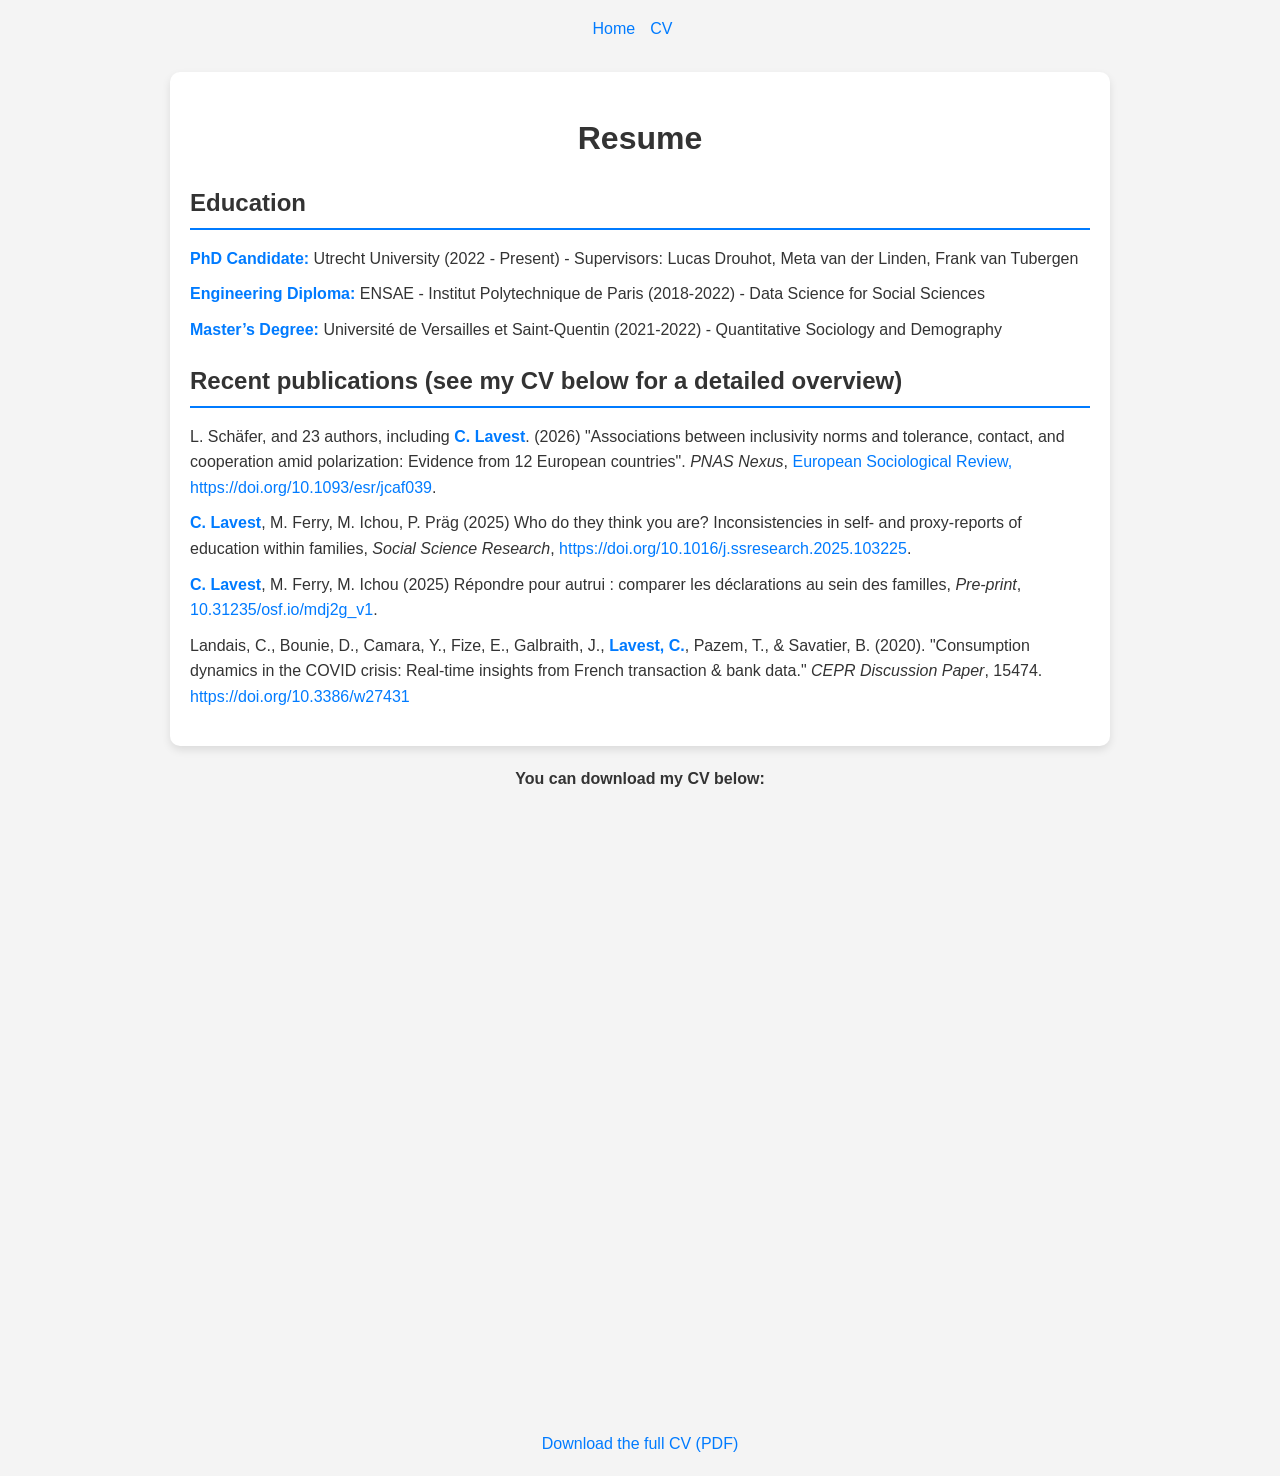
==== cv.html @ 7c75df23 "Update cv.html" ====
<!DOCTYPE html>
<html lang="en">
<head>
    <meta charset="UTF-8">
    <meta name="viewport" content="width=device-width, initial-scale=1.0">
    <title>Chloé Lavest - CV</title>
    <style>
        body {
            font-family: Arial, sans-serif;
            line-height: 1.6;
            margin: 0;
            padding: 0;
            background-color: #f4f4f4;
            color: #333;
        }
        .container {
            max-width: 900px;
            margin: 20px auto;
            background: #fff;
            padding: 20px;
            border-radius: 10px;
            box-shadow: 0 4px 8px rgba(0, 0, 0, 0.1);
        }
        h1 {
            font-size: 2em;
            text-align: center;
            margin-bottom: 20px;
        }
        h2 {
            font-size: 1.5em;
            border-bottom: 2px solid #007bff;
            padding-bottom: 5px;
            margin-bottom: 15px;
        }
        ul {
            list-style: none;
            padding: 0;
        }
        ul li {
            margin-bottom: 10px;
        }
        ul li strong {
            color: #007bff;
        }
        a {
            color: #007bff;
            text-decoration: none;
        }
        a:hover {
            text-decoration: underline;
        }
        .pdf-preview {
            margin: 20px 0;
            text-align: center;
        }
        .pdf-preview iframe {
            width: 100%;
            height: 600px;
            border: none;
        }
    </style>
</head>

<nav>
    <ul style="list-style: none; display: flex; justify-content: center; padding: 0; margin-bottom: 20px;">
        <li style="margin-right: 15px;"><a href="index.html">Home</a></li>
        <li style="margin-right: 15px;"><a href="cv.html">CV</a></li>
    </ul>
</nav>

<body>

        <div class="container">
        <h1>Resume</h1>
            <h2>Education</h2>
            
            <ul>
                <li><strong>PhD Candidate:</strong> Utrecht University (2022 - Present) - Supervisors: Lucas Drouhot, Meta van der Linden, Frank van Tubergen</li>
                <li><strong>Engineering Diploma:</strong> ENSAE - Institut Polytechnique de Paris (2018-2022) - Data Science for Social Sciences</li>
                <li><strong>Master’s Degree:</strong> Université de Versailles et Saint-Quentin (2021-2022) - Quantitative Sociology and Demography</li>
            </ul>

            <h2>Recent publications (see my CV below for a detailed overview)</h2>
            <ul>
                <li>
                    L. Schäfer, and 23 authors, including <strong>C. Lavest</strong>. (2026)
                    "Associations between inclusivity norms and tolerance, contact, and cooperation amid polarization: Evidence from 12 European countries". <em>PNAS Nexus</em>, <a href="https://doi.org/10.1093/pnasnexus/pgag087</a>.
                </li>
                                                                                                                                                                                      
               <li>
                    <strong>C. Lavest</strong>, Drouhot, L. G., Van Der Linden, M., & Van Tubergen, F. (2025). 
                    Beyond the "integration paradox": Educational attainment similarly predicts gender discrimination among women and ethnic 
                    discrimination among minorities. <em>European Sociological Review</em>, <a href="https://doi.org/10.1093/esr/jcaf039">https://doi.org/10.1093/esr/jcaf039</a>.
                </li>
                
                <li>
                    <strong>C. Lavest</strong>, M. Ferry, M. Ichou, P. Präg (2025) Who do they think you are? Inconsistencies in self- and proxy-reports of education within families, 
                    <em>Social Science Research</em>, <a href="https://doi.org/10.1016/j.ssresearch.2025.103225">https://doi.org/10.1016/j.ssresearch.2025.103225</a>.
                </li>

                <li>
                    <strong>C. Lavest</strong>, M. Ferry, M. Ichou (2025) Répondre pour autrui : comparer les déclarations au sein des familles, 
                    <em>Pre-print</em>, <a href="10.31235/osf.io/mdj2g_v1">10.31235/osf.io/mdj2g_v1</a>.
                </li>
                
                <li>
                    Landais, C., Bounie, D., Camara, Y., Fize, E., Galbraith, J., <strong>Lavest, C.</strong>, Pazem, T., & Savatier, B. (2020). 
                    "Consumption dynamics in the COVID crisis: Real-time insights from French transaction & bank data." 
                    <em>CEPR Discussion Paper</em>, 15474. 
                    <a href="https://doi.org/10.3386/w27431">https://doi.org/10.3386/w27431</a>
                </li>
            </ul>
        </div>

        <div class="pdf-preview">
            <p><strong>You can download my CV below:</strong></p>
            <iframe src="Academic_Resume_Lavest.pdf"></iframe>
            <p>
                <a href="Academic_Resume_Lavest.pdf" download>Download the full CV (PDF)</a>
            </p>
        </div>
    </div>
</body>
</html>
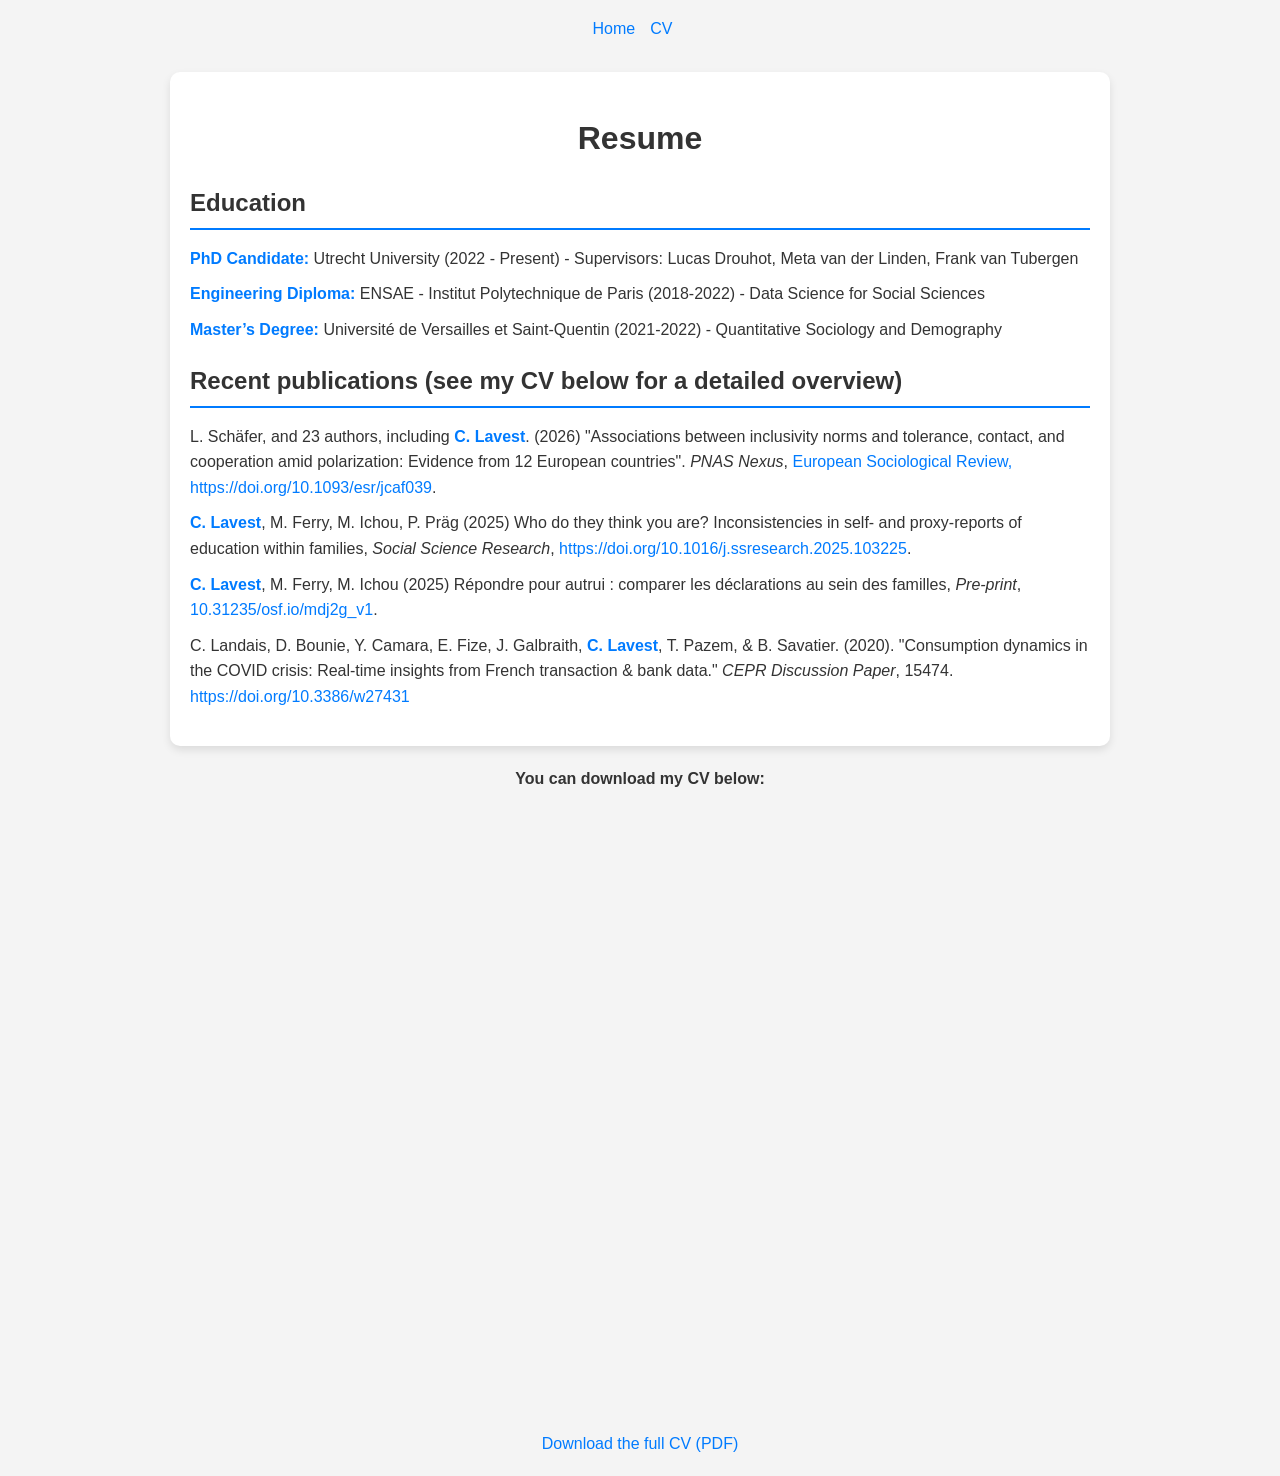
==== commit e176e098: "Update cv.html" ====
--- a/cv.html
+++ b/cv.html
@@ -104,7 +104,7 @@
                 </li>
                 
                 <li>
-                    Landais, C., Bounie, D., Camara, Y., Fize, E., Galbraith, J., <strong>Lavest, C.</strong>, Pazem, T., & Savatier, B. (2020). 
+                    C. Landais, D. Bounie, Y. Camara, E. Fize, J. Galbraith, <strong>C. Lavest</strong>, T. Pazem, & B. Savatier. (2020). 
                     "Consumption dynamics in the COVID crisis: Real-time insights from French transaction & bank data." 
                     <em>CEPR Discussion Paper</em>, 15474. 
                     <a href="https://doi.org/10.3386/w27431">https://doi.org/10.3386/w27431</a>
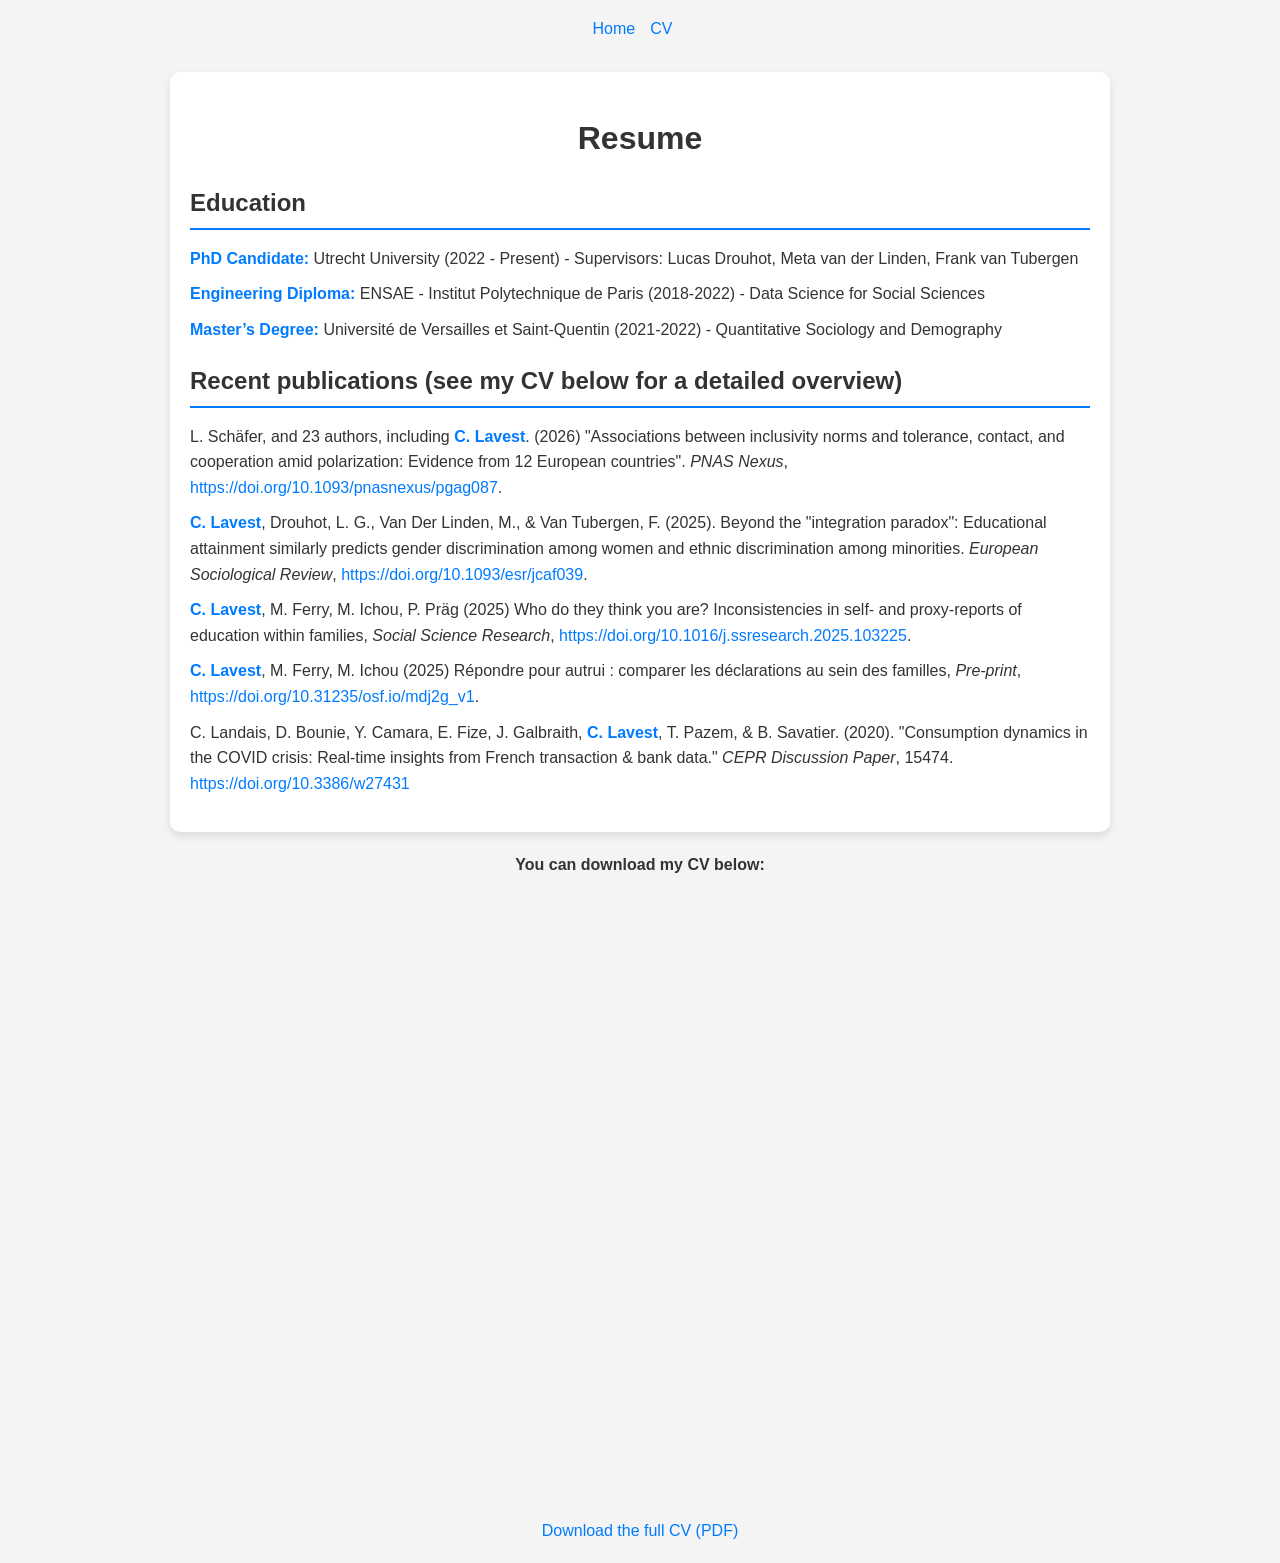
==== commit 02130c10: "Update index and cv" ====
--- a/cv.html
+++ b/cv.html
@@ -61,14 +61,14 @@
     </style>
 </head>
 
+
+<body>
 <nav>
     <ul style="list-style: none; display: flex; justify-content: center; padding: 0; margin-bottom: 20px;">
-        <li style="margin-right: 15px;"><a href="index.html">Home</a></li>
+        <li style="margin-right: 15px;"><a href="./">Home</a></li>
         <li style="margin-right: 15px;"><a href="cv.html">CV</a></li>
     </ul>
 </nav>
-
-<body>
 
         <div class="container">
         <h1>Resume</h1>
@@ -84,7 +84,7 @@
             <ul>
                 <li>
                     L. Schäfer, and 23 authors, including <strong>C. Lavest</strong>. (2026)
-                    "Associations between inclusivity norms and tolerance, contact, and cooperation amid polarization: Evidence from 12 European countries". <em>PNAS Nexus</em>, <a href="https://doi.org/10.1093/pnasnexus/pgag087</a>.
+                    "Associations between inclusivity norms and tolerance, contact, and cooperation amid polarization: Evidence from 12 European countries". <em>PNAS Nexus</em>, <a href="https://doi.org/10.1093/pnasnexus/pgag087">https://doi.org/10.1093/pnasnexus/pgag087</a>.
                 </li>
                                                                                                                                                                                       
                <li>
@@ -100,7 +100,7 @@
 
                 <li>
                     <strong>C. Lavest</strong>, M. Ferry, M. Ichou (2025) Répondre pour autrui : comparer les déclarations au sein des familles, 
-                    <em>Pre-print</em>, <a href="10.31235/osf.io/mdj2g_v1">10.31235/osf.io/mdj2g_v1</a>.
+                    <em>Pre-print</em>, <a href="https://doi.org/10.31235/osf.io/mdj2g_v1">https://doi.org/10.31235/osf.io/mdj2g_v1</a>.
                 </li>
                 
                 <li>
@@ -119,6 +119,5 @@
                 <a href="Academic_Resume_Lavest.pdf" download>Download the full CV (PDF)</a>
             </p>
         </div>
-    </div>
 </body>
 </html>
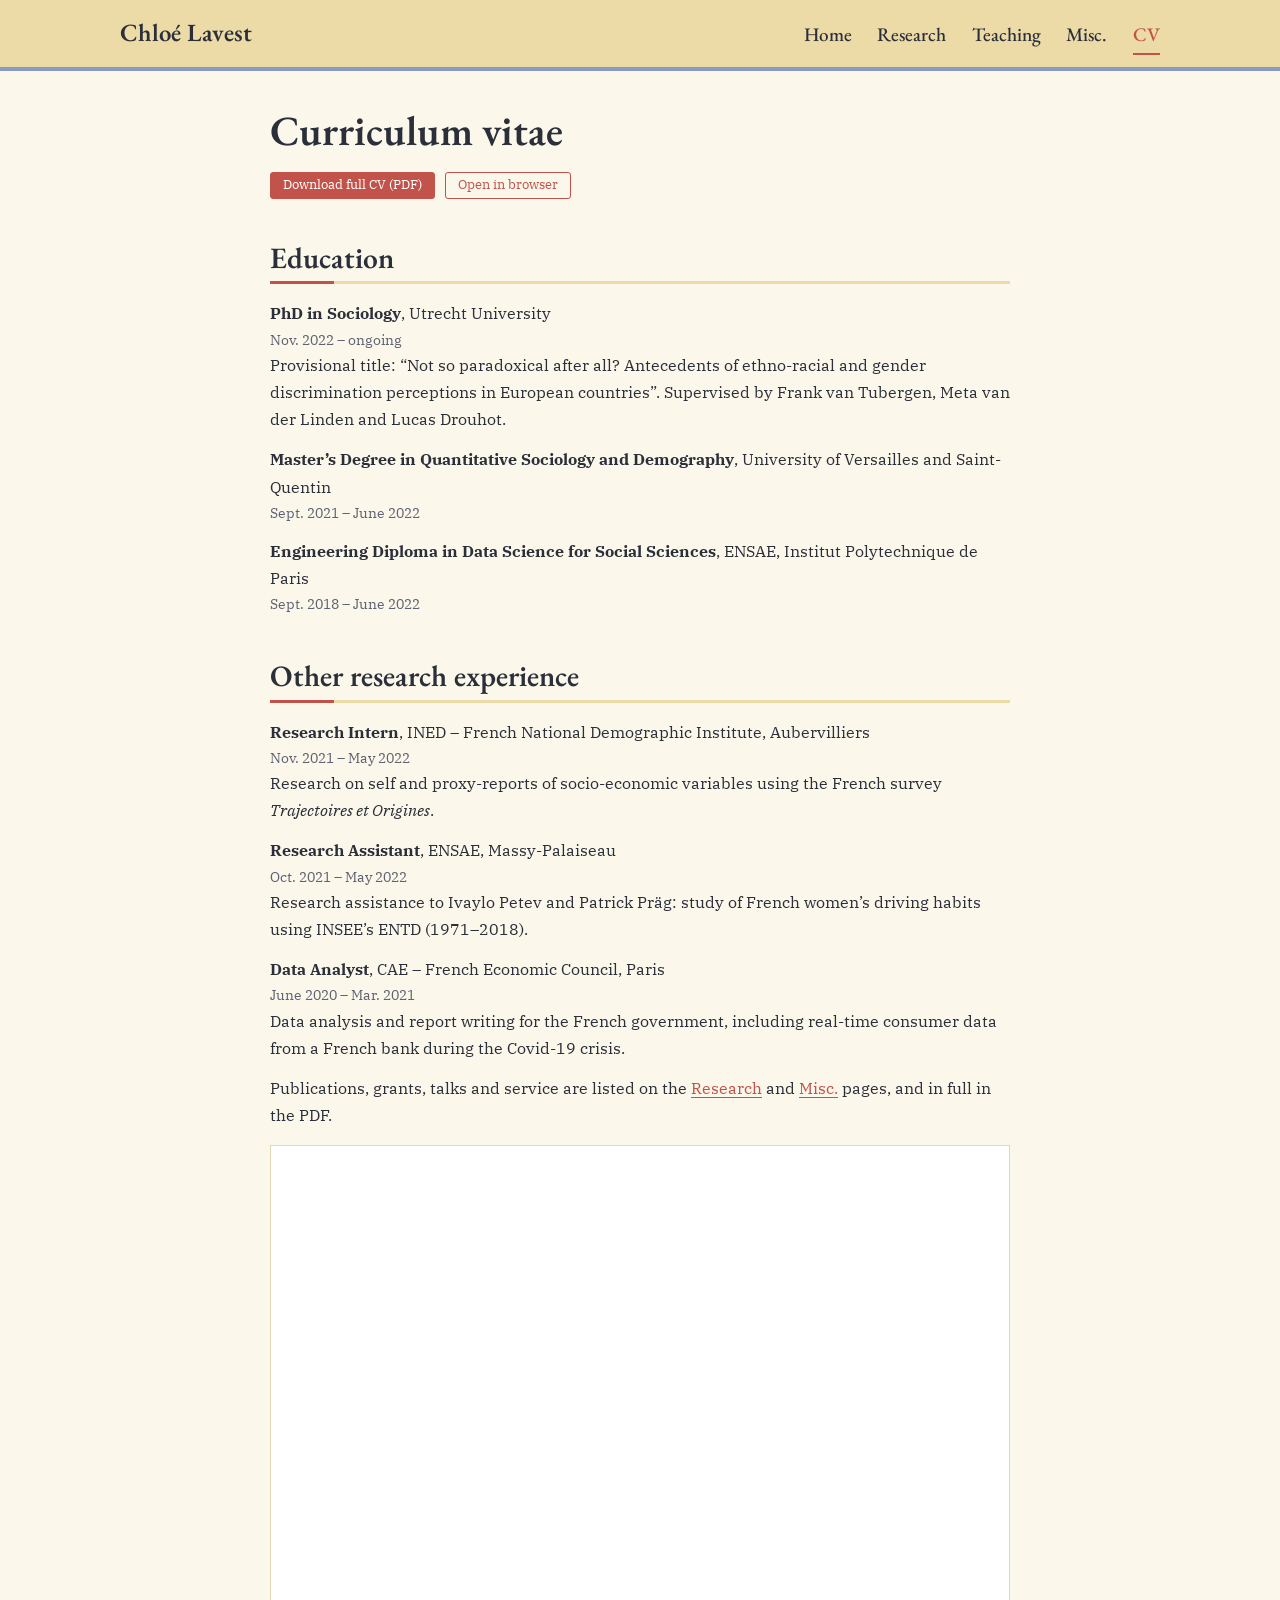
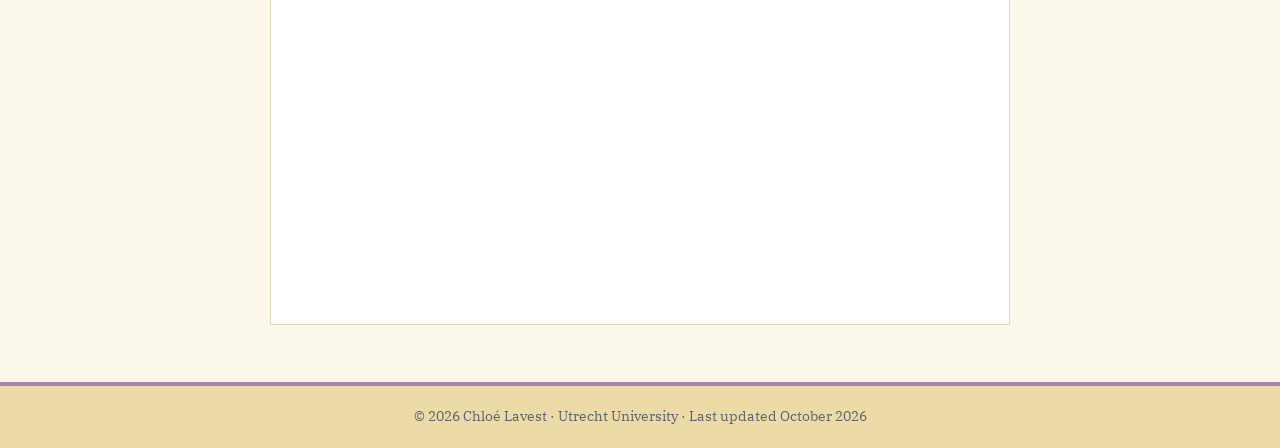
==== commit 0b792222: "Style revamping" ====
--- a/cv.html
+++ b/cv.html
@@ -1,123 +1,62 @@
 <!DOCTYPE html>
 <html lang="en">
 <head>
-    <meta charset="UTF-8">
-    <meta name="viewport" content="width=device-width, initial-scale=1.0">
-    <title>Chloé Lavest - CV</title>
-    <style>
-        body {
-            font-family: Arial, sans-serif;
-            line-height: 1.6;
-            margin: 0;
-            padding: 0;
-            background-color: #f4f4f4;
-            color: #333;
-        }
-        .container {
-            max-width: 900px;
-            margin: 20px auto;
-            background: #fff;
-            padding: 20px;
-            border-radius: 10px;
-            box-shadow: 0 4px 8px rgba(0, 0, 0, 0.1);
-        }
-        h1 {
-            font-size: 2em;
-            text-align: center;
-            margin-bottom: 20px;
-        }
-        h2 {
-            font-size: 1.5em;
-            border-bottom: 2px solid #007bff;
-            padding-bottom: 5px;
-            margin-bottom: 15px;
-        }
-        ul {
-            list-style: none;
-            padding: 0;
-        }
-        ul li {
-            margin-bottom: 10px;
-        }
-        ul li strong {
-            color: #007bff;
-        }
-        a {
-            color: #007bff;
-            text-decoration: none;
-        }
-        a:hover {
-            text-decoration: underline;
-        }
-        .pdf-preview {
-            margin: 20px 0;
-            text-align: center;
-        }
-        .pdf-preview iframe {
-            width: 100%;
-            height: 600px;
-            border: none;
-        }
-    </style>
+  <meta charset="UTF-8">
+  <meta name="viewport" content="width=device-width, initial-scale=1.0">
+  <title>CV – Chloé Lavest</title>
+  <meta name="description" content="Curriculum vitae of Chloé Lavest, PhD candidate in sociology at Utrecht University.">
+  <meta name="theme-color" content="#ECDBA7">
+  <link rel="preconnect" href="https://fonts.googleapis.com">
+  <link rel="preconnect" href="https://fonts.gstatic.com" crossorigin>
+  <link href="https://fonts.googleapis.com/css2?family=EB+Garamond:ital,wght@0,400;0,500;0,600;1,400&family=IBM+Plex+Serif:ital,wght@0,400;0,600;1,400&display=swap" rel="stylesheet">
+  <link rel="stylesheet" href="style.css">
 </head>
+<body>
+  <header class="site-header">
+    <div class="inner">
+      <a class="brand" href="./">Chloé Lavest</a>
+      <nav class="site-nav" aria-label="Main">
+      <a href="./">Home</a>
+      <a href="research.html">Research</a>
+      <a href="teaching.html">Teaching</a>
+      <a href="misc.html">Misc.</a>
+      <a href="cv.html" aria-current="page">CV</a>
+      </nav>
+    </div>
+  </header>
 
+  <main class="narrow">
+    <h1>Curriculum vitae</h1>
+    <div class="cv-actions">
+      <a class="btn solid" href="Academic_Resume_Lavest.pdf" download>Download full CV (PDF)</a>
+      <a class="btn" href="Academic_Resume_Lavest.pdf">Open in browser</a>
+    </div>
 
-<body>
-<nav>
-    <ul style="list-style: none; display: flex; justify-content: center; padding: 0; margin-bottom: 20px;">
-        <li style="margin-right: 15px;"><a href="./">Home</a></li>
-        <li style="margin-right: 15px;"><a href="cv.html">CV</a></li>
+    <h2>Education</h2>
+    <ul class="plain">
+      <li><strong>PhD in Sociology</strong>, Utrecht University<span class="when">Nov. 2022 – ongoing</span>
+        Provisional title: “Not so paradoxical after all? Antecedents of ethno-racial and gender discrimination perceptions in European countries”. Supervised by Frank van Tubergen, Meta van der Linden and Lucas Drouhot.</li>
+      <li><strong>Master’s Degree in Quantitative Sociology and Demography</strong>, University of Versailles and Saint-Quentin<span class="when">Sept. 2021 – June 2022</span></li>
+      <li><strong>Engineering Diploma in Data Science for Social Sciences</strong>, ENSAE, Institut Polytechnique de Paris<span class="when">Sept. 2018 – June 2022</span></li>
     </ul>
-</nav>
 
-        <div class="container">
-        <h1>Resume</h1>
-            <h2>Education</h2>
-            
-            <ul>
-                <li><strong>PhD Candidate:</strong> Utrecht University (2022 - Present) - Supervisors: Lucas Drouhot, Meta van der Linden, Frank van Tubergen</li>
-                <li><strong>Engineering Diploma:</strong> ENSAE - Institut Polytechnique de Paris (2018-2022) - Data Science for Social Sciences</li>
-                <li><strong>Master’s Degree:</strong> Université de Versailles et Saint-Quentin (2021-2022) - Quantitative Sociology and Demography</li>
-            </ul>
+    <h2>Other research experience</h2>
+    <ul class="plain">
+      <li><strong>Research Intern</strong>, INED – French National Demographic Institute, Aubervilliers<span class="when">Nov. 2021 – May 2022</span>
+        Research on self and proxy-reports of socio-economic variables using the French survey <em>Trajectoires et Origines</em>.</li>
+      <li><strong>Research Assistant</strong>, ENSAE, Massy-Palaiseau<span class="when">Oct. 2021 – May 2022</span>
+        Research assistance to Ivaylo Petev and Patrick Präg: study of French women’s driving habits using INSEE’s ENTD (1971–2018).</li>
+      <li><strong>Data Analyst</strong>, CAE – French Economic Council, Paris<span class="when">June 2020 – Mar. 2021</span>
+        Data analysis and report writing for the French government, including real-time consumer data from a French bank during the Covid-19 crisis.</li>
+    </ul>
 
-            <h2>Recent publications (see my CV below for a detailed overview)</h2>
-            <ul>
-                <li>
-                    L. Schäfer, and 23 authors, including <strong>C. Lavest</strong>. (2026)
-                    "Associations between inclusivity norms and tolerance, contact, and cooperation amid polarization: Evidence from 12 European countries". <em>PNAS Nexus</em>, <a href="https://doi.org/10.1093/pnasnexus/pgag087">https://doi.org/10.1093/pnasnexus/pgag087</a>.
-                </li>
-                                                                                                                                                                                      
-               <li>
-                    <strong>C. Lavest</strong>, Drouhot, L. G., Van Der Linden, M., & Van Tubergen, F. (2025). 
-                    Beyond the "integration paradox": Educational attainment similarly predicts gender discrimination among women and ethnic 
-                    discrimination among minorities. <em>European Sociological Review</em>, <a href="https://doi.org/10.1093/esr/jcaf039">https://doi.org/10.1093/esr/jcaf039</a>.
-                </li>
-                
-                <li>
-                    <strong>C. Lavest</strong>, M. Ferry, M. Ichou, P. Präg (2025) Who do they think you are? Inconsistencies in self- and proxy-reports of education within families, 
-                    <em>Social Science Research</em>, <a href="https://doi.org/10.1016/j.ssresearch.2025.103225">https://doi.org/10.1016/j.ssresearch.2025.103225</a>.
-                </li>
+    <p>Publications, grants, talks and service are listed on the <a href="research.html">Research</a> and <a href="misc.html">Misc.</a> pages, and in full in the PDF.</p>
 
-                <li>
-                    <strong>C. Lavest</strong>, M. Ferry, M. Ichou (2025) Répondre pour autrui : comparer les déclarations au sein des familles, 
-                    <em>Pre-print</em>, <a href="https://doi.org/10.31235/osf.io/mdj2g_v1">https://doi.org/10.31235/osf.io/mdj2g_v1</a>.
-                </li>
-                
-                <li>
-                    C. Landais, D. Bounie, Y. Camara, E. Fize, J. Galbraith, <strong>C. Lavest</strong>, T. Pazem, & B. Savatier. (2020). 
-                    "Consumption dynamics in the COVID crisis: Real-time insights from French transaction & bank data." 
-                    <em>CEPR Discussion Paper</em>, 15474. 
-                    <a href="https://doi.org/10.3386/w27431">https://doi.org/10.3386/w27431</a>
-                </li>
-            </ul>
-        </div>
+    <iframe class="pdf-frame" src="Academic_Resume_Lavest.pdf" title="Curriculum vitae of Chloé Lavest (PDF)"></iframe>
+  </main>
 
-        <div class="pdf-preview">
-            <p><strong>You can download my CV below:</strong></p>
-            <iframe src="Academic_Resume_Lavest.pdf"></iframe>
-            <p>
-                <a href="Academic_Resume_Lavest.pdf" download>Download the full CV (PDF)</a>
-            </p>
-        </div>
+  <footer class="site-footer">
+    © 2026 Chloé Lavest · Utrecht University · Last updated October 2026
+  </footer>
 </body>
 </html>
--- a/style.css
+++ b/style.css
@@ -0,0 +1,134 @@
+/* ==========================================================
+   Chloé Lavest – personal site
+   Palette:  blue #899BC3 · mauve #A184B2 · red #C2534A · cream #ECDBA7
+   Fonts:    EB Garamond (headings, nav) · IBM Plex Serif (body)
+   Change a colour or font once, in :root below, and it updates everywhere.
+   ========================================================== */
+:root {
+  --blue:  #899BC3;
+  --mauve: #A184B2;
+  --red:   #C2534A;
+  --cream: #ECDBA7;
+
+  --bg:        #FBF7EA;   /* very light tint of the cream */
+  --card:      #FFFFFF;
+  --text:      #2B2F3A;
+  --muted:     #5E6272;
+  --line:      #E3D9B8;
+
+  --font-head: "EB Garamond", Georgia, "Times New Roman", serif;
+  --font-body: "IBM Plex Serif", Georgia, "Times New Roman", serif;
+}
+
+*, *::before, *::after { box-sizing: border-box; }
+html { scroll-behavior: smooth; }
+body {
+  margin: 0;
+  background: var(--bg);
+  color: var(--text);
+  font-family: var(--font-body);
+  font-size: 1rem;
+  line-height: 1.7;
+}
+img { max-width: 100%; height: auto; }
+
+a { color: var(--red); text-decoration-thickness: 1px; text-underline-offset: 3px; }
+a:hover { color: #8d3a33; text-decoration-color: var(--mauve); }
+a:focus-visible, summary:focus-visible { outline: 3px solid var(--blue); outline-offset: 3px; border-radius: 3px; }
+
+h1, h2, h3, h4 { font-family: var(--font-head); line-height: 1.2; color: var(--text); font-weight: 600; }
+h1 { font-size: 2.6rem; margin: 0 0 .4rem; }
+h2 { font-size: 1.85rem; margin: 2.6rem 0 1rem; padding-bottom: .35rem; border-bottom: 3px solid var(--cream); position: relative; }
+h2::after { content: ""; position: absolute; left: 0; bottom: -3px; width: 64px; height: 3px; background: var(--red); }
+h3 { font-size: 1.3rem; margin: 1.8rem 0 .5rem; }
+p { margin: 0 0 1rem; }
+
+/* ---------- top navigation ---------- */
+.site-header {
+  background: var(--cream);
+  border-bottom: 4px solid var(--blue);
+  position: sticky; top: 0; z-index: 10;
+}
+.site-header .inner {
+  max-width: 1080px; margin: 0 auto; padding: .7rem 1.25rem;
+  display: flex; flex-wrap: wrap; align-items: baseline; justify-content: space-between; gap: .4rem 2rem;
+}
+.brand { font-family: var(--font-head); font-size: 1.55rem; font-weight: 600; color: var(--text); text-decoration: none; }
+.brand:hover { color: var(--red); }
+.site-nav { display: flex; flex-wrap: wrap; gap: .25rem 1.6rem; }
+.site-nav a {
+  font-family: var(--font-head); font-size: 1.2rem; font-weight: 500;
+  color: var(--text); text-decoration: none; padding: .1rem 0; border-bottom: 2px solid transparent;
+}
+.site-nav a:hover { color: var(--red); border-bottom-color: var(--mauve); }
+.site-nav a[aria-current="page"] { border-bottom-color: var(--red); color: var(--red); }
+
+/* ---------- page frame ---------- */
+main { max-width: 1080px; margin: 0 auto; padding: 2.2rem 1.25rem 3rem; }
+.narrow { max-width: 780px; }
+.lede { font-size: 1.1rem; color: var(--muted); }
+
+/* ---------- home: sidebar + content ---------- */
+.home { display: grid; grid-template-columns: 280px 1fr; gap: 3rem; align-items: start; }
+.profile { text-align: center; position: sticky; top: 5.5rem; }
+.profile img {
+  width: 220px; height: 220px; object-fit: cover; border-radius: 50%;
+  border: 5px solid var(--cream); box-shadow: 0 0 0 3px var(--blue);
+}
+.profile h1 { font-size: 2.1rem; margin-top: 1.2rem; }
+.profile .role { font-family: var(--font-head); font-size: 1.25rem; margin: 0; color: var(--muted); }
+.profile .affil { margin: 0 0 1.2rem; }
+.links { list-style: none; padding: 0; margin: 0; display: flex; flex-wrap: wrap; justify-content: center; gap: .5rem; }
+.links a {
+  display: inline-block; font-size: .85rem; text-decoration: none; color: var(--text);
+  background: var(--card); border: 1px solid var(--blue); border-radius: 999px; padding: .15rem .8rem;
+}
+.links a:hover { background: var(--blue); color: #fff; }
+
+.two-col { display: grid; grid-template-columns: 1fr 1fr; gap: 2rem; }
+.tag-list { list-style: none; padding: 0; margin: 0; display: flex; flex-wrap: wrap; gap: .5rem; }
+.tag-list li { background: var(--card); border-left: 4px solid var(--mauve); padding: .15rem .8rem; font-size: .95rem; }
+.plain { list-style: none; padding: 0; margin: 0; }
+.plain li { margin-bottom: .8rem; }
+.plain .when { color: var(--muted); font-size: .9rem; display: block; }
+
+/* ---------- publications & papers ---------- */
+.pub { background: var(--card); border: 1px solid var(--line); border-left: 5px solid var(--blue); border-radius: 4px; padding: .9rem 1.2rem; margin: 0 0 1rem; }
+.pub.wip { border-left-color: var(--mauve); }
+.pub .title { font-family: var(--font-head); font-size: 1.2rem; font-weight: 600; line-height: 1.3; margin: 0 0 .15rem; }
+.pub .meta { margin: 0 0 .4rem; font-size: .95rem; }
+.pub .status { font-size: .8rem; letter-spacing: .04em; text-transform: uppercase; color: var(--muted); margin: 0 0 .3rem; }
+.btns { display: flex; flex-wrap: wrap; gap: .4rem; margin: .5rem 0 0; }
+.btn {
+  display: inline-block; font-size: .8rem; padding: .1rem .75rem; border-radius: 3px; text-decoration: none;
+  border: 1px solid var(--red); color: var(--red); background: transparent;
+}
+.btn:hover { background: var(--red); color: #fff; }
+.btn.solid { background: var(--red); color: #fff; }
+.btn.solid:hover { background: #8d3a33; border-color: #8d3a33; }
+details { margin-top: .5rem; }
+summary { cursor: pointer; font-size: .9rem; color: var(--red); }
+summary:hover { text-decoration: underline; }
+details p { margin-top: .6rem; font-size: .93rem; }
+
+.theme { border-left: 5px solid var(--cream); padding-left: 1.2rem; margin: 1.2rem 0; }
+.theme h3 { margin-top: 0; }
+
+/* ---------- cv page ---------- */
+.cv-actions { display: flex; flex-wrap: wrap; gap: .6rem; margin: 1rem 0 1.5rem; }
+.pdf-frame { width: 100%; height: 780px; border: 1px solid var(--line); background: #fff; }
+
+/* ---------- footer ---------- */
+.site-footer { background: var(--cream); border-top: 4px solid var(--mauve); text-align: center; padding: 1.2rem; font-size: .88rem; color: var(--muted); }
+.site-footer a { color: var(--text); }
+
+/* ---------- small screens ---------- */
+@media (max-width: 820px) {
+  .home { grid-template-columns: 1fr; gap: 1.5rem; }
+  .profile { position: static; }
+  .two-col { grid-template-columns: 1fr; gap: 0; }
+  h1 { font-size: 2.2rem; }
+  .pdf-frame { display: none; }
+  .site-header { position: static; }
+}
+@media print { .site-header, .site-footer { display: none; } body { background: #fff; } }
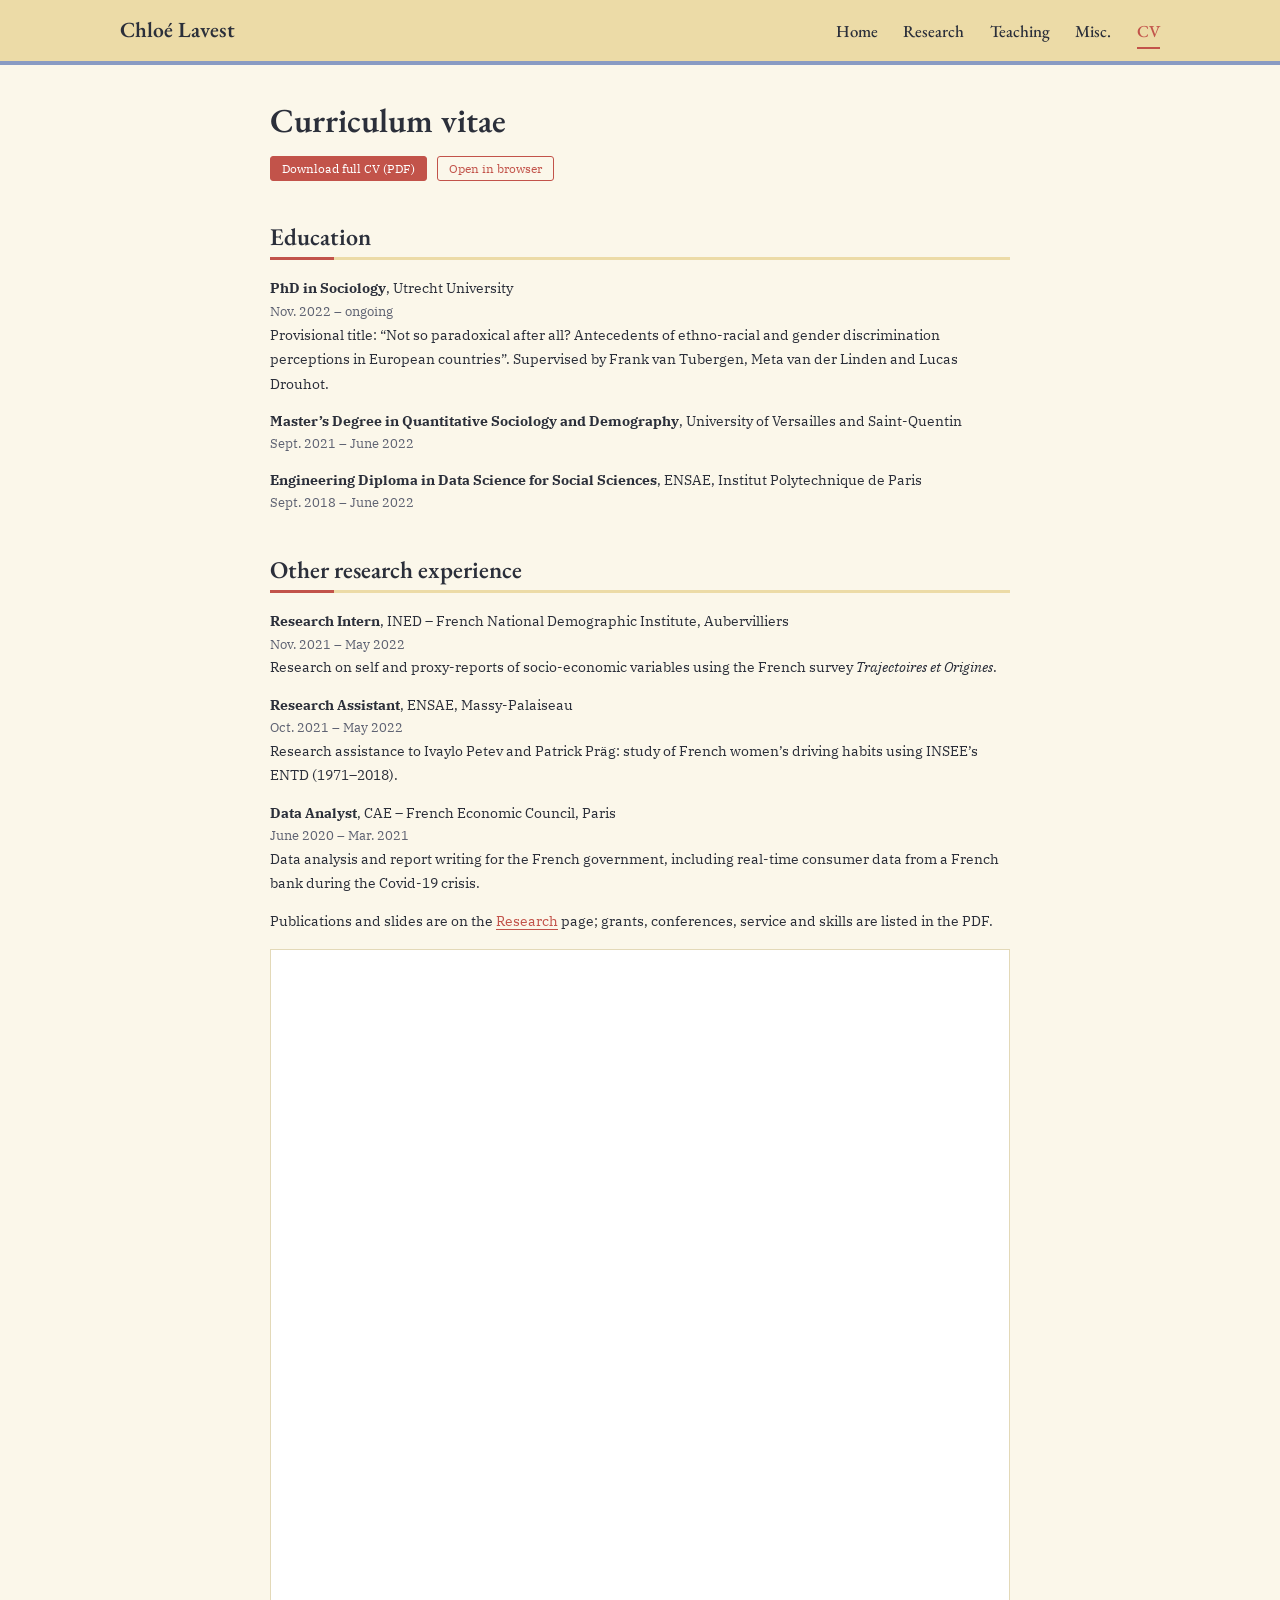
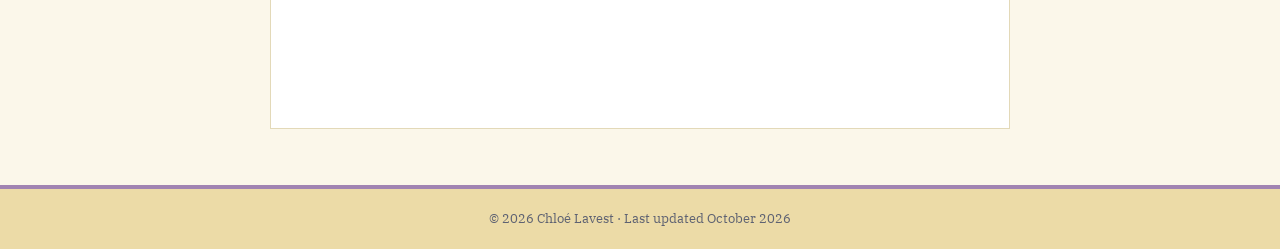
==== commit 3819efc4: "Updates List of updates - Size of text - External links open a new window - New misc. page - Updated" ====
--- a/cv.html
+++ b/cv.html
@@ -50,13 +50,13 @@
         Data analysis and report writing for the French government, including real-time consumer data from a French bank during the Covid-19 crisis.</li>
     </ul>
 
-    <p>Publications, grants, talks and service are listed on the <a href="research.html">Research</a> and <a href="misc.html">Misc.</a> pages, and in full in the PDF.</p>
+    <p>Publications and slides are on the <a href="research.html">Research</a> page; grants, conferences, service and skills are listed in the PDF.</p>
 
     <iframe class="pdf-frame" src="Academic_Resume_Lavest.pdf" title="Curriculum vitae of Chloé Lavest (PDF)"></iframe>
   </main>
 
   <footer class="site-footer">
-    © 2026 Chloé Lavest · Utrecht University · Last updated October 2026
+    © 2026 Chloé Lavest · Last updated October 2026
   </footer>
 </body>
 </html>
--- a/style.css
+++ b/style.css
@@ -27,7 +27,7 @@
   background: var(--bg);
   color: var(--text);
   font-family: var(--font-body);
-  font-size: 1rem;
+  font-size: 0.9rem;
   line-height: 1.7;
 }
 img { max-width: 100%; height: auto; }
@@ -37,10 +37,10 @@
 a:focus-visible, summary:focus-visible { outline: 3px solid var(--blue); outline-offset: 3px; border-radius: 3px; }
 
 h1, h2, h3, h4 { font-family: var(--font-head); line-height: 1.2; color: var(--text); font-weight: 600; }
-h1 { font-size: 2.6rem; margin: 0 0 .4rem; }
-h2 { font-size: 1.85rem; margin: 2.6rem 0 1rem; padding-bottom: .35rem; border-bottom: 3px solid var(--cream); position: relative; }
+h1 { font-size: 2.1rem; margin: 0 0 .4rem; }
+h2 { font-size: 1.5rem; margin: 2.6rem 0 1rem; padding-bottom: .35rem; border-bottom: 3px solid var(--cream); position: relative; }
 h2::after { content: ""; position: absolute; left: 0; bottom: -3px; width: 64px; height: 3px; background: var(--red); }
-h3 { font-size: 1.3rem; margin: 1.8rem 0 .5rem; }
+h3 { font-size: 1.15rem; margin: 1.8rem 0 .5rem; }
 p { margin: 0 0 1rem; }
 
 /* ---------- top navigation ---------- */
@@ -53,11 +53,11 @@
   max-width: 1080px; margin: 0 auto; padding: .7rem 1.25rem;
   display: flex; flex-wrap: wrap; align-items: baseline; justify-content: space-between; gap: .4rem 2rem;
 }
-.brand { font-family: var(--font-head); font-size: 1.55rem; font-weight: 600; color: var(--text); text-decoration: none; }
+.brand { font-family: var(--font-head); font-size: 1.35rem; font-weight: 600; color: var(--text); text-decoration: none; }
 .brand:hover { color: var(--red); }
 .site-nav { display: flex; flex-wrap: wrap; gap: .25rem 1.6rem; }
 .site-nav a {
-  font-family: var(--font-head); font-size: 1.2rem; font-weight: 500;
+  font-family: var(--font-head); font-size: 1.05rem; font-weight: 500;
   color: var(--text); text-decoration: none; padding: .1rem 0; border-bottom: 2px solid transparent;
 }
 .site-nav a:hover { color: var(--red); border-bottom-color: var(--mauve); }
@@ -66,50 +66,50 @@
 /* ---------- page frame ---------- */
 main { max-width: 1080px; margin: 0 auto; padding: 2.2rem 1.25rem 3rem; }
 .narrow { max-width: 780px; }
-.lede { font-size: 1.1rem; color: var(--muted); }
+.lede { font-size: 1rem; color: var(--muted); }
 
 /* ---------- home: sidebar + content ---------- */
 .home { display: grid; grid-template-columns: 280px 1fr; gap: 3rem; align-items: start; }
 .profile { text-align: center; position: sticky; top: 5.5rem; }
 .profile img {
-  width: 220px; height: 220px; object-fit: cover; border-radius: 50%;
+  width: 200px; height: 200px; object-fit: cover; border-radius: 50%;
   border: 5px solid var(--cream); box-shadow: 0 0 0 3px var(--blue);
 }
-.profile h1 { font-size: 2.1rem; margin-top: 1.2rem; }
-.profile .role { font-family: var(--font-head); font-size: 1.25rem; margin: 0; color: var(--muted); }
+.profile h1 { font-size: 1.8rem; margin-top: 1.2rem; }
+.profile .role { font-family: var(--font-head); font-size: 1.1rem; margin: 0; color: var(--muted); }
 .profile .affil { margin: 0 0 1.2rem; }
 .links { list-style: none; padding: 0; margin: 0; display: flex; flex-wrap: wrap; justify-content: center; gap: .5rem; }
 .links a {
-  display: inline-block; font-size: .85rem; text-decoration: none; color: var(--text);
+  display: inline-block; font-size: .78rem; text-decoration: none; color: var(--text);
   background: var(--card); border: 1px solid var(--blue); border-radius: 999px; padding: .15rem .8rem;
 }
 .links a:hover { background: var(--blue); color: #fff; }
 
 .two-col { display: grid; grid-template-columns: 1fr 1fr; gap: 2rem; }
 .tag-list { list-style: none; padding: 0; margin: 0; display: flex; flex-wrap: wrap; gap: .5rem; }
-.tag-list li { background: var(--card); border-left: 4px solid var(--mauve); padding: .15rem .8rem; font-size: .95rem; }
+.tag-list li { background: var(--card); border-left: 4px solid var(--mauve); padding: .15rem .8rem; font-size: .85rem; }
 .plain { list-style: none; padding: 0; margin: 0; }
 .plain li { margin-bottom: .8rem; }
-.plain .when { color: var(--muted); font-size: .9rem; display: block; }
+.plain .when { color: var(--muted); font-size: .8rem; display: block; }
 
 /* ---------- publications & papers ---------- */
 .pub { background: var(--card); border: 1px solid var(--line); border-left: 5px solid var(--blue); border-radius: 4px; padding: .9rem 1.2rem; margin: 0 0 1rem; }
 .pub.wip { border-left-color: var(--mauve); }
-.pub .title { font-family: var(--font-head); font-size: 1.2rem; font-weight: 600; line-height: 1.3; margin: 0 0 .15rem; }
-.pub .meta { margin: 0 0 .4rem; font-size: .95rem; }
-.pub .status { font-size: .8rem; letter-spacing: .04em; text-transform: uppercase; color: var(--muted); margin: 0 0 .3rem; }
+.pub .title { font-family: var(--font-head); font-size: 1.08rem; font-weight: 600; line-height: 1.3; margin: 0 0 .15rem; }
+.pub .meta { margin: 0 0 .4rem; font-size: .85rem; }
+.pub .status { font-size: .7rem; letter-spacing: .04em; text-transform: uppercase; color: var(--muted); margin: 0 0 .3rem; }
 .btns { display: flex; flex-wrap: wrap; gap: .4rem; margin: .5rem 0 0; }
 .btn {
-  display: inline-block; font-size: .8rem; padding: .1rem .75rem; border-radius: 3px; text-decoration: none;
+  display: inline-block; font-size: .74rem; padding: .1rem .7rem; border-radius: 3px; text-decoration: none;
   border: 1px solid var(--red); color: var(--red); background: transparent;
 }
 .btn:hover { background: var(--red); color: #fff; }
 .btn.solid { background: var(--red); color: #fff; }
 .btn.solid:hover { background: #8d3a33; border-color: #8d3a33; }
 details { margin-top: .5rem; }
-summary { cursor: pointer; font-size: .9rem; color: var(--red); }
+summary { cursor: pointer; font-size: .82rem; color: var(--red); }
 summary:hover { text-decoration: underline; }
-details p { margin-top: .6rem; font-size: .93rem; }
+details p { margin-top: .6rem; font-size: .85rem; }
 
 .theme { border-left: 5px solid var(--cream); padding-left: 1.2rem; margin: 1.2rem 0; }
 .theme h3 { margin-top: 0; }
@@ -119,7 +119,7 @@
 .pdf-frame { width: 100%; height: 780px; border: 1px solid var(--line); background: #fff; }
 
 /* ---------- footer ---------- */
-.site-footer { background: var(--cream); border-top: 4px solid var(--mauve); text-align: center; padding: 1.2rem; font-size: .88rem; color: var(--muted); }
+.site-footer { background: var(--cream); border-top: 4px solid var(--mauve); text-align: center; padding: 1.2rem; font-size: .8rem; color: var(--muted); }
 .site-footer a { color: var(--text); }
 
 /* ---------- small screens ---------- */
@@ -127,8 +127,16 @@
   .home { grid-template-columns: 1fr; gap: 1.5rem; }
   .profile { position: static; }
   .two-col { grid-template-columns: 1fr; gap: 0; }
-  h1 { font-size: 2.2rem; }
+  h1 { font-size: 1.8rem; }
   .pdf-frame { display: none; }
   .site-header { position: static; }
 }
 @media print { .site-header, .site-footer { display: none; } body { background: #fff; } }
+
+/* ---------- recommendations (misc page) ---------- */
+.reco { list-style: none; padding: 0; margin: 0; }
+.reco li { background: var(--card); border: 1px solid var(--line); border-left: 5px solid var(--mauve); border-radius: 4px; padding: .6rem 1rem; margin-bottom: .7rem; }
+.reco .what { font-family: var(--font-head); font-size: 1.08rem; font-weight: 600; }
+.reco .by { color: var(--muted); font-size: .85rem; }
+.reco p { margin: .25rem 0 0; font-size: .85rem; }
+.soon { color: var(--muted); font-style: italic; }
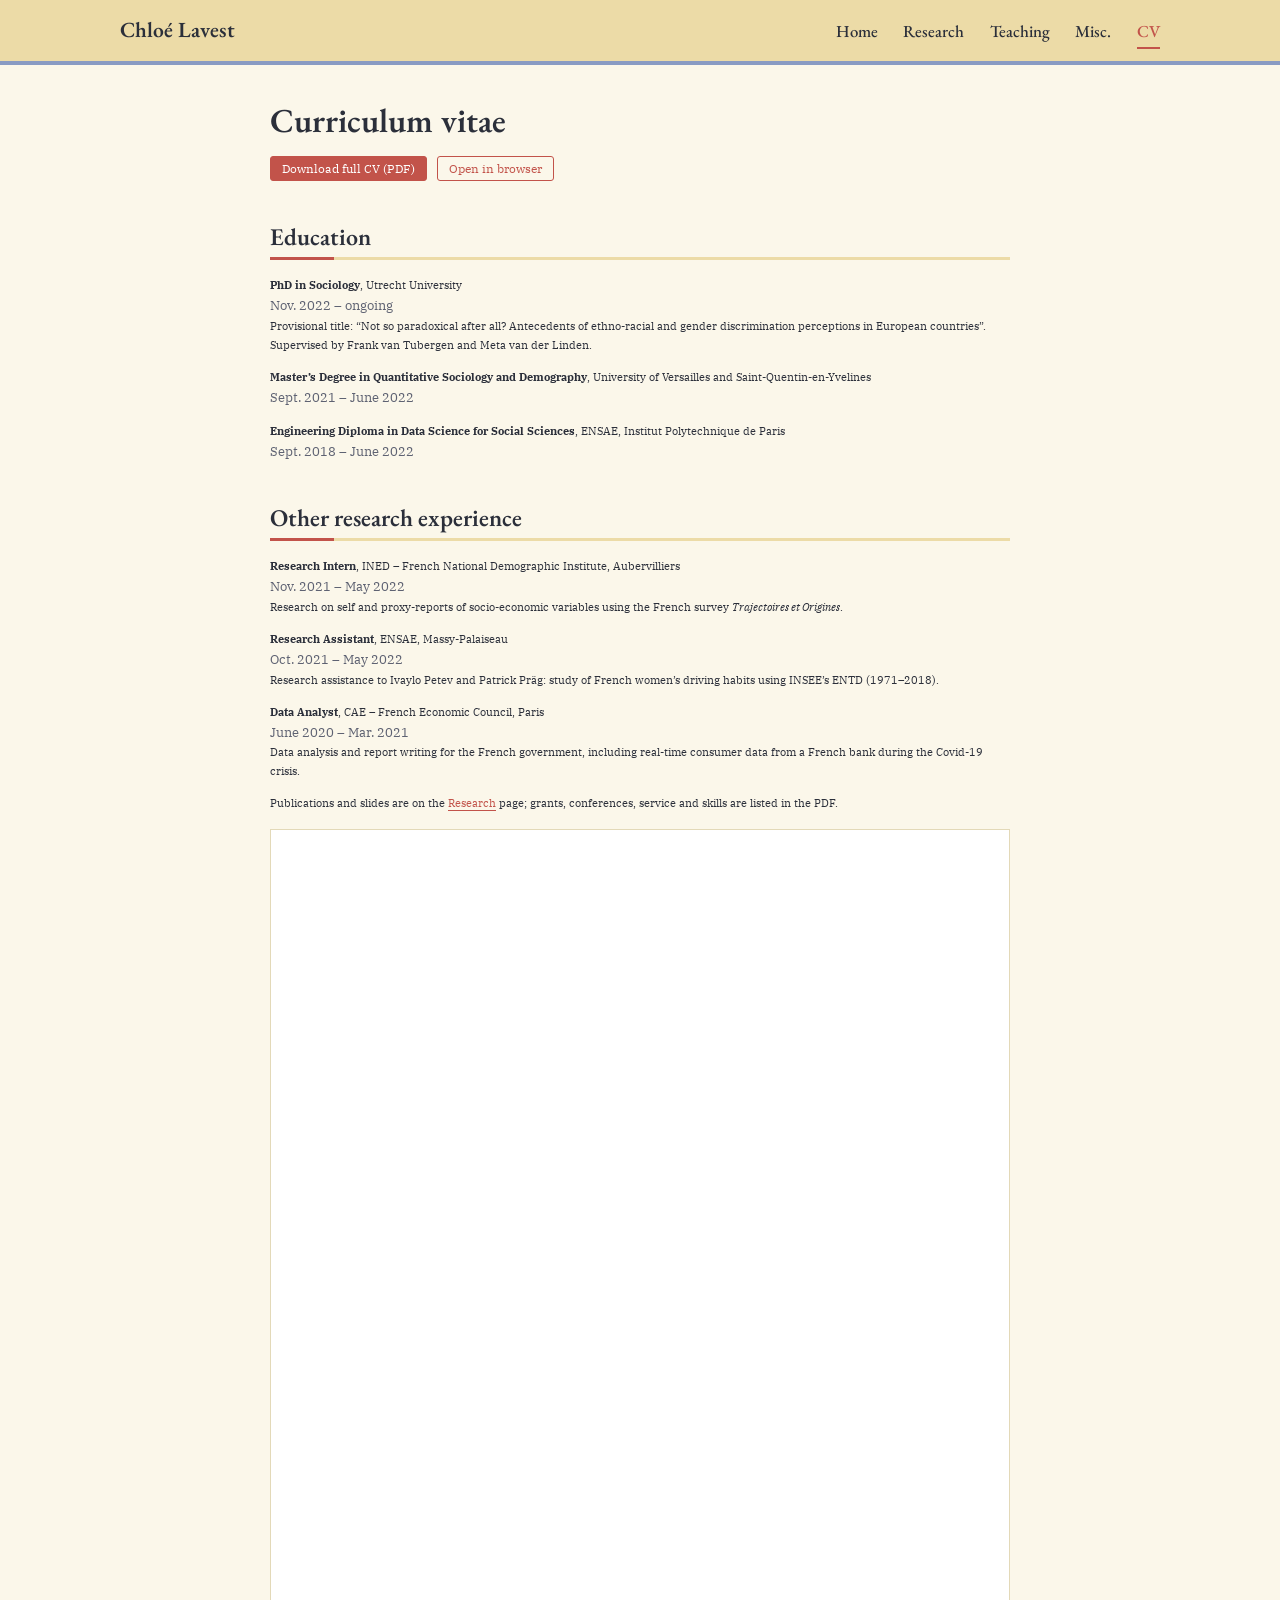
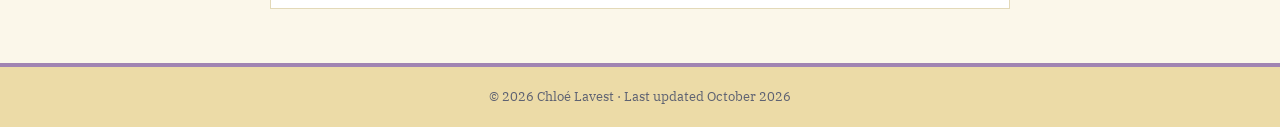
==== commit 4e522eba: "Update cv.html" ====
--- a/cv.html
+++ b/cv.html
@@ -4,7 +4,7 @@
   <meta charset="UTF-8">
   <meta name="viewport" content="width=device-width, initial-scale=1.0">
   <title>CV – Chloé Lavest</title>
-  <meta name="description" content="Curriculum vitae of Chloé Lavest, PhD candidate in sociology at Utrecht University.">
+  <meta name="description" content="Curriculum vitae of Chloé Lavest, PhD candidate in sociology and ERCOMER at Utrecht University.">
   <meta name="theme-color" content="#ECDBA7">
   <link rel="preconnect" href="https://fonts.googleapis.com">
   <link rel="preconnect" href="https://fonts.gstatic.com" crossorigin>
@@ -35,8 +35,8 @@
     <h2>Education</h2>
     <ul class="plain">
       <li><strong>PhD in Sociology</strong>, Utrecht University<span class="when">Nov. 2022 – ongoing</span>
-        Provisional title: “Not so paradoxical after all? Antecedents of ethno-racial and gender discrimination perceptions in European countries”. Supervised by Frank van Tubergen, Meta van der Linden and Lucas Drouhot.</li>
-      <li><strong>Master’s Degree in Quantitative Sociology and Demography</strong>, University of Versailles and Saint-Quentin<span class="when">Sept. 2021 – June 2022</span></li>
+        Provisional title: “Not so paradoxical after all? Antecedents of ethno-racial and gender discrimination perceptions in European countries”. Supervised by Frank van Tubergen and Meta van der Linden.</li>
+      <li><strong>Master’s Degree in Quantitative Sociology and Demography</strong>, University of Versailles and Saint-Quentin-en-Yvelines<span class="when">Sept. 2021 – June 2022</span></li>
       <li><strong>Engineering Diploma in Data Science for Social Sciences</strong>, ENSAE, Institut Polytechnique de Paris<span class="when">Sept. 2018 – June 2022</span></li>
     </ul>
 
--- a/style.css
+++ b/style.css
@@ -27,7 +27,7 @@
   background: var(--bg);
   color: var(--text);
   font-family: var(--font-body);
-  font-size: 0.9rem;
+  font-size: 0.7rem; /* Changed the sieze here -check */
   line-height: 1.7;
 }
 img { max-width: 100%; height: auto; }
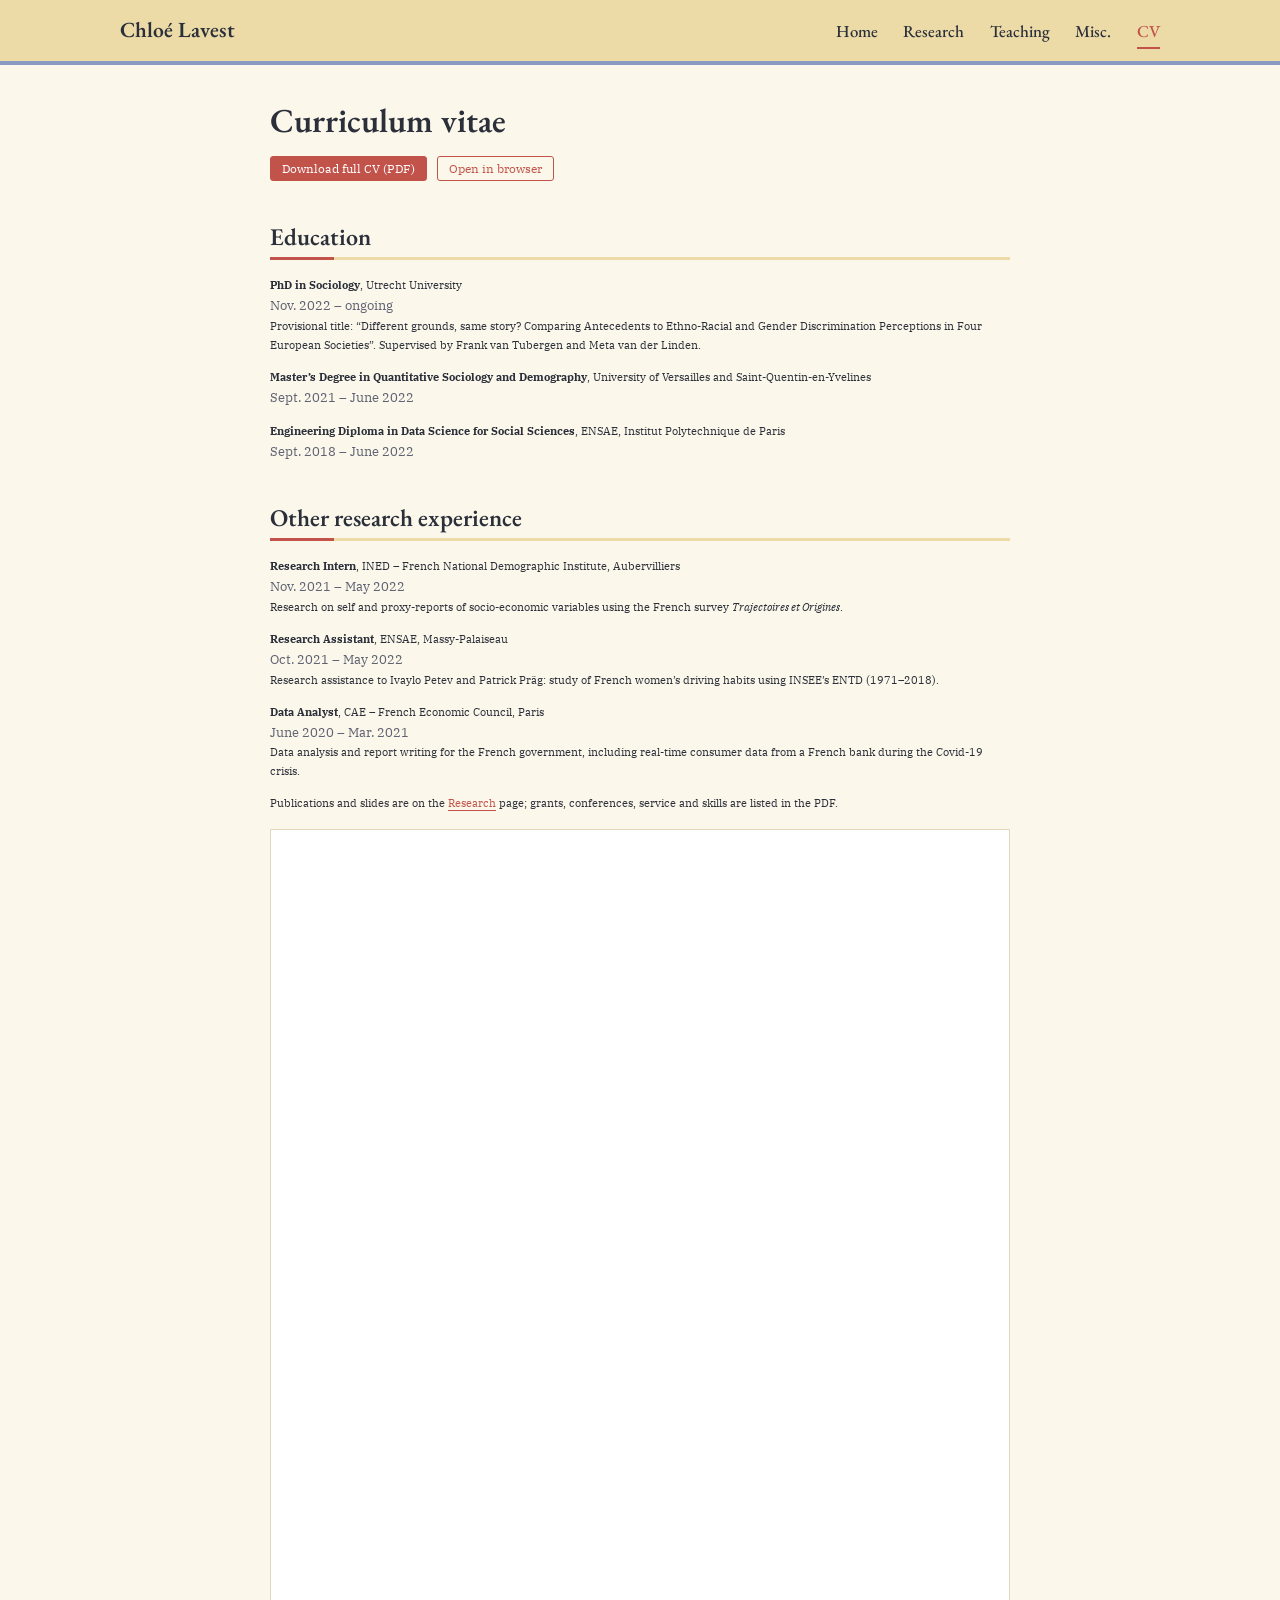
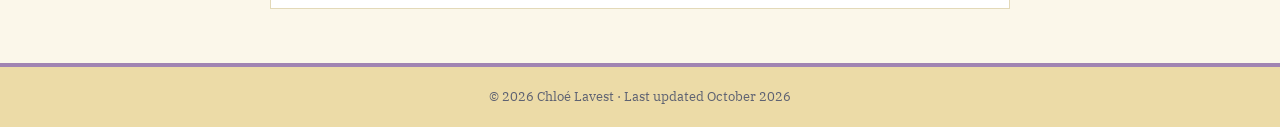
==== commit ab28f419: "Update cv.html" ====
--- a/cv.html
+++ b/cv.html
@@ -35,7 +35,7 @@
     <h2>Education</h2>
     <ul class="plain">
       <li><strong>PhD in Sociology</strong>, Utrecht University<span class="when">Nov. 2022 – ongoing</span>
-        Provisional title: “Not so paradoxical after all? Antecedents of ethno-racial and gender discrimination perceptions in European countries”. Supervised by Frank van Tubergen and Meta van der Linden.</li>
+        Provisional title: “Different grounds, same story? Comparing Antecedents to Ethno-Racial and Gender Discrimination Perceptions in Four European Societies”. Supervised by Frank van Tubergen and Meta van der Linden.</li>
       <li><strong>Master’s Degree in Quantitative Sociology and Demography</strong>, University of Versailles and Saint-Quentin-en-Yvelines<span class="when">Sept. 2021 – June 2022</span></li>
       <li><strong>Engineering Diploma in Data Science for Social Sciences</strong>, ENSAE, Institut Polytechnique de Paris<span class="when">Sept. 2018 – June 2022</span></li>
     </ul>
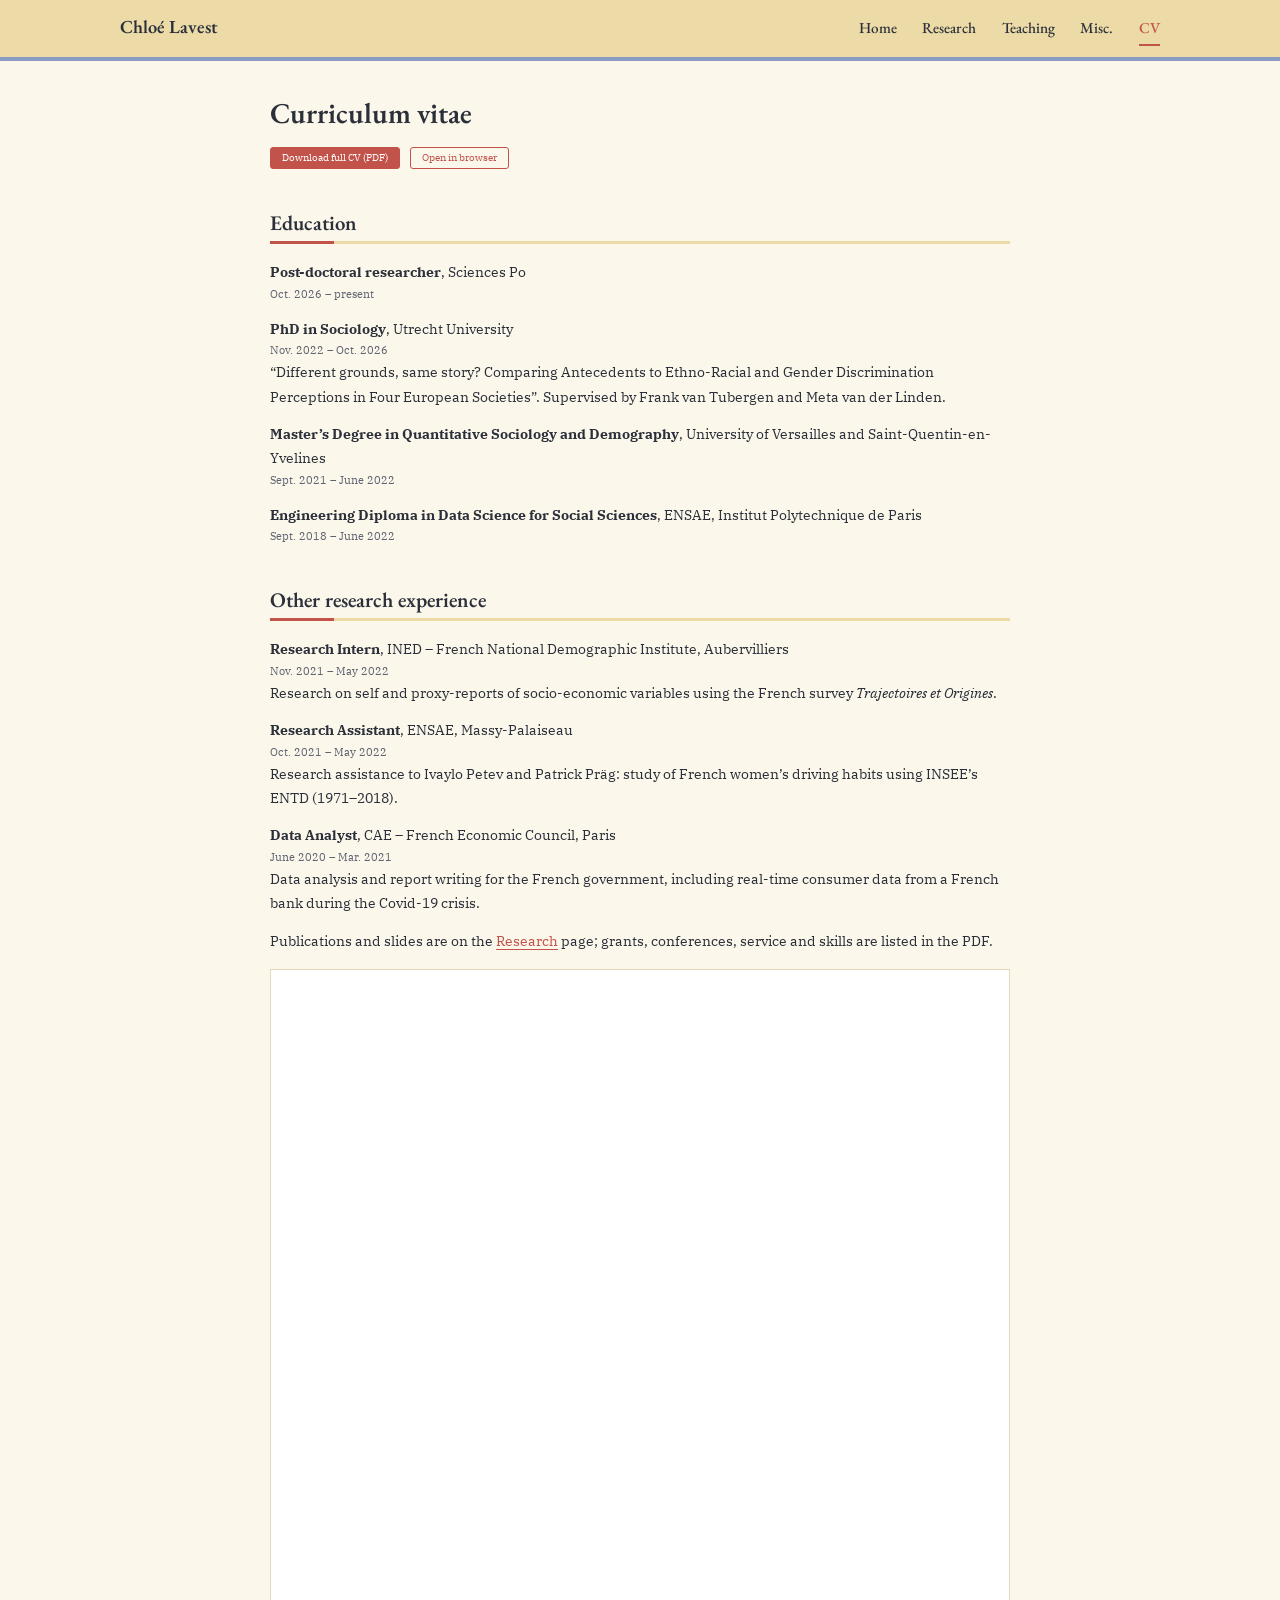
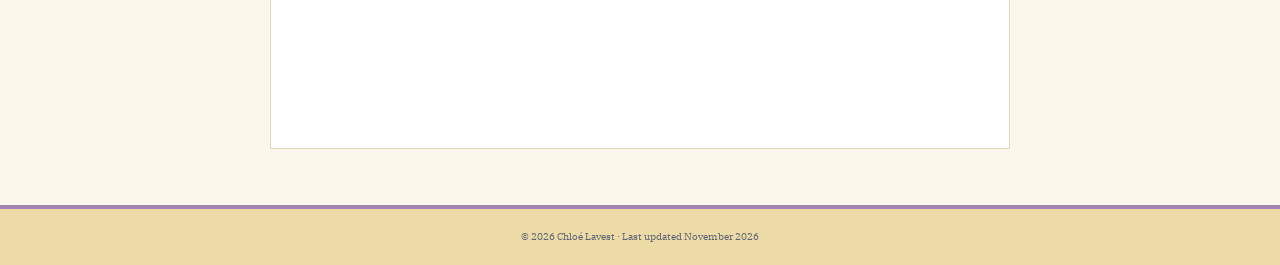
==== commit eca2c0c7: "Revise CV details for Chloé Lavest Updated the CV to reflect new position and timeline." ====
--- a/cv.html
+++ b/cv.html
@@ -4,7 +4,7 @@
   <meta charset="UTF-8">
   <meta name="viewport" content="width=device-width, initial-scale=1.0">
   <title>CV – Chloé Lavest</title>
-  <meta name="description" content="Curriculum vitae of Chloé Lavest, PhD candidate in sociology and ERCOMER at Utrecht University.">
+  <meta name="description" content="Curriculum vitae of Chloé Lavest, post-doctoral researcher at the Research CEnter for Social Inequality, Sciences Po.">
   <meta name="theme-color" content="#ECDBA7">
   <link rel="preconnect" href="https://fonts.googleapis.com">
   <link rel="preconnect" href="https://fonts.gstatic.com" crossorigin>
@@ -34,8 +34,9 @@
 
     <h2>Education</h2>
     <ul class="plain">
-      <li><strong>PhD in Sociology</strong>, Utrecht University<span class="when">Nov. 2022 – ongoing</span>
-        Provisional title: “Different grounds, same story? Comparing Antecedents to Ethno-Racial and Gender Discrimination Perceptions in Four European Societies”. Supervised by Frank van Tubergen and Meta van der Linden.</li>
+      <li><strong>Post-doctoral researcher</strong>, Sciences Po<span class="when">Oct. 2026 – present</span>
+      <li><strong>PhD in Sociology</strong>, Utrecht University<span class="when">Nov. 2022 – Oct. 2026</span>
+         “Different grounds, same story? Comparing Antecedents to Ethno-Racial and Gender Discrimination Perceptions in Four European Societies”. Supervised by Frank van Tubergen and Meta van der Linden.</li>
       <li><strong>Master’s Degree in Quantitative Sociology and Demography</strong>, University of Versailles and Saint-Quentin-en-Yvelines<span class="when">Sept. 2021 – June 2022</span></li>
       <li><strong>Engineering Diploma in Data Science for Social Sciences</strong>, ENSAE, Institut Polytechnique de Paris<span class="when">Sept. 2018 – June 2022</span></li>
     </ul>
@@ -56,7 +57,7 @@
   </main>
 
   <footer class="site-footer">
-    © 2026 Chloé Lavest · Last updated October 2026
+    © 2026 Chloé Lavest · Last updated November 2026
   </footer>
 </body>
 </html>
--- a/style.css
+++ b/style.css
@@ -27,7 +27,7 @@
   background: var(--bg);
   color: var(--text);
   font-family: var(--font-body);
-  font-size: 0.7rem; /* Changed the sieze here -check */
+  font-size: 0.9rem; 
   line-height: 1.7;
 }
 img { max-width: 100%; height: auto; }
@@ -37,10 +37,10 @@
 a:focus-visible, summary:focus-visible { outline: 3px solid var(--blue); outline-offset: 3px; border-radius: 3px; }
 
 h1, h2, h3, h4 { font-family: var(--font-head); line-height: 1.2; color: var(--text); font-weight: 600; }
-h1 { font-size: 2.1rem; margin: 0 0 .4rem; }
-h2 { font-size: 1.5rem; margin: 2.6rem 0 1rem; padding-bottom: .35rem; border-bottom: 3px solid var(--cream); position: relative; }
+h1 { font-size: 1.8rem; margin: 0 0 .4rem; }
+h2 { font-size: 1.3rem; margin: 2.6rem 0 1rem; padding-bottom: .35rem; border-bottom: 3px solid var(--cream); position: relative; }
 h2::after { content: ""; position: absolute; left: 0; bottom: -3px; width: 64px; height: 3px; background: var(--red); }
-h3 { font-size: 1.15rem; margin: 1.8rem 0 .5rem; }
+h3 { font-size: 1rem; margin: 1.8rem 0 .5rem; }
 p { margin: 0 0 1rem; }
 
 /* ---------- top navigation ---------- */
@@ -53,11 +53,11 @@
   max-width: 1080px; margin: 0 auto; padding: .7rem 1.25rem;
   display: flex; flex-wrap: wrap; align-items: baseline; justify-content: space-between; gap: .4rem 2rem;
 }
-.brand { font-family: var(--font-head); font-size: 1.35rem; font-weight: 600; color: var(--text); text-decoration: none; }
+.brand { font-family: var(--font-head); font-size: 1.15rem; font-weight: 600; color: var(--text); text-decoration: none; }
 .brand:hover { color: var(--red); }
 .site-nav { display: flex; flex-wrap: wrap; gap: .25rem 1.6rem; }
 .site-nav a {
-  font-family: var(--font-head); font-size: 1.05rem; font-weight: 500;
+  font-family: var(--font-head); font-size: 0.95rem; font-weight: 500;
   color: var(--text); text-decoration: none; padding: .1rem 0; border-bottom: 2px solid transparent;
 }
 .site-nav a:hover { color: var(--red); border-bottom-color: var(--mauve); }
@@ -66,7 +66,7 @@
 /* ---------- page frame ---------- */
 main { max-width: 1080px; margin: 0 auto; padding: 2.2rem 1.25rem 3rem; }
 .narrow { max-width: 780px; }
-.lede { font-size: 1rem; color: var(--muted); }
+.lede { font-size: 0.9rem; color: var(--muted); }
 
 /* ---------- home: sidebar + content ---------- */
 .home { display: grid; grid-template-columns: 280px 1fr; gap: 3rem; align-items: start; }
@@ -75,8 +75,8 @@
   width: 200px; height: 200px; object-fit: cover; border-radius: 50%;
   border: 5px solid var(--cream); box-shadow: 0 0 0 3px var(--blue);
 }
-.profile h1 { font-size: 1.8rem; margin-top: 1.2rem; }
-.profile .role { font-family: var(--font-head); font-size: 1.1rem; margin: 0; color: var(--muted); }
+.profile h1 { font-size: 1.6rem; margin-top: 1.2rem; }
+.profile .role { font-family: var(--font-head); font-size: 0.9rem; margin: 0; color: var(--muted); }
 .profile .affil { margin: 0 0 1.2rem; }
 .links { list-style: none; padding: 0; margin: 0; display: flex; flex-wrap: wrap; justify-content: center; gap: .5rem; }
 .links a {
@@ -87,29 +87,29 @@
 
 .two-col { display: grid; grid-template-columns: 1fr 1fr; gap: 2rem; }
 .tag-list { list-style: none; padding: 0; margin: 0; display: flex; flex-wrap: wrap; gap: .5rem; }
-.tag-list li { background: var(--card); border-left: 4px solid var(--mauve); padding: .15rem .8rem; font-size: .85rem; }
+.tag-list li { background: var(--card); border-left: 4px solid var(--mauve); padding: .15rem .8rem; font-size: .75rem; }
 .plain { list-style: none; padding: 0; margin: 0; }
 .plain li { margin-bottom: .8rem; }
-.plain .when { color: var(--muted); font-size: .8rem; display: block; }
+.plain .when { color: var(--muted); font-size: .7rem; display: block; }
 
 /* ---------- publications & papers ---------- */
 .pub { background: var(--card); border: 1px solid var(--line); border-left: 5px solid var(--blue); border-radius: 4px; padding: .9rem 1.2rem; margin: 0 0 1rem; }
 .pub.wip { border-left-color: var(--mauve); }
-.pub .title { font-family: var(--font-head); font-size: 1.08rem; font-weight: 600; line-height: 1.3; margin: 0 0 .15rem; }
-.pub .meta { margin: 0 0 .4rem; font-size: .85rem; }
-.pub .status { font-size: .7rem; letter-spacing: .04em; text-transform: uppercase; color: var(--muted); margin: 0 0 .3rem; }
+.pub .title { font-family: var(--font-head); font-size: 0.98rem; font-weight: 600; line-height: 1.3; margin: 0 0 .15rem; }
+.pub .meta { margin: 0 0 .4rem; font-size: .75rem; }
+.pub .status { font-size: .6rem; letter-spacing: .04em; text-transform: uppercase; color: var(--muted); margin: 0 0 .3rem; }
 .btns { display: flex; flex-wrap: wrap; gap: .4rem; margin: .5rem 0 0; }
 .btn {
-  display: inline-block; font-size: .74rem; padding: .1rem .7rem; border-radius: 3px; text-decoration: none;
+  display: inline-block; font-size: .64rem; padding: .1rem .7rem; border-radius: 3px; text-decoration: none;
   border: 1px solid var(--red); color: var(--red); background: transparent;
 }
 .btn:hover { background: var(--red); color: #fff; }
 .btn.solid { background: var(--red); color: #fff; }
 .btn.solid:hover { background: #8d3a33; border-color: #8d3a33; }
 details { margin-top: .5rem; }
-summary { cursor: pointer; font-size: .82rem; color: var(--red); }
+summary { cursor: pointer; font-size: .72rem; color: var(--red); }
 summary:hover { text-decoration: underline; }
-details p { margin-top: .6rem; font-size: .85rem; }
+details p { margin-top: .6rem; font-size: .75rem; }
 
 .theme { border-left: 5px solid var(--cream); padding-left: 1.2rem; margin: 1.2rem 0; }
 .theme h3 { margin-top: 0; }
@@ -119,7 +119,7 @@
 .pdf-frame { width: 100%; height: 780px; border: 1px solid var(--line); background: #fff; }
 
 /* ---------- footer ---------- */
-.site-footer { background: var(--cream); border-top: 4px solid var(--mauve); text-align: center; padding: 1.2rem; font-size: .8rem; color: var(--muted); }
+.site-footer { background: var(--cream); border-top: 4px solid var(--mauve); text-align: center; padding: 1.2rem; font-size: .65rem; color: var(--muted); }
 .site-footer a { color: var(--text); }
 
 /* ---------- small screens ---------- */
@@ -127,7 +127,7 @@
   .home { grid-template-columns: 1fr; gap: 1.5rem; }
   .profile { position: static; }
   .two-col { grid-template-columns: 1fr; gap: 0; }
-  h1 { font-size: 1.8rem; }
+  h1 { font-size: 1.6rem; }
   .pdf-frame { display: none; }
   .site-header { position: static; }
 }
@@ -136,7 +136,7 @@
 /* ---------- recommendations (misc page) ---------- */
 .reco { list-style: none; padding: 0; margin: 0; }
 .reco li { background: var(--card); border: 1px solid var(--line); border-left: 5px solid var(--mauve); border-radius: 4px; padding: .6rem 1rem; margin-bottom: .7rem; }
-.reco .what { font-family: var(--font-head); font-size: 1.08rem; font-weight: 600; }
-.reco .by { color: var(--muted); font-size: .85rem; }
-.reco p { margin: .25rem 0 0; font-size: .85rem; }
+.reco .what { font-family: var(--font-head); font-size: 0.98rem; font-weight: 600; }
+.reco .by { color: var(--muted); font-size: .75rem; }
+.reco p { margin: .25rem 0 0; font-size: .75rem; }
 .soon { color: var(--muted); font-style: italic; }
